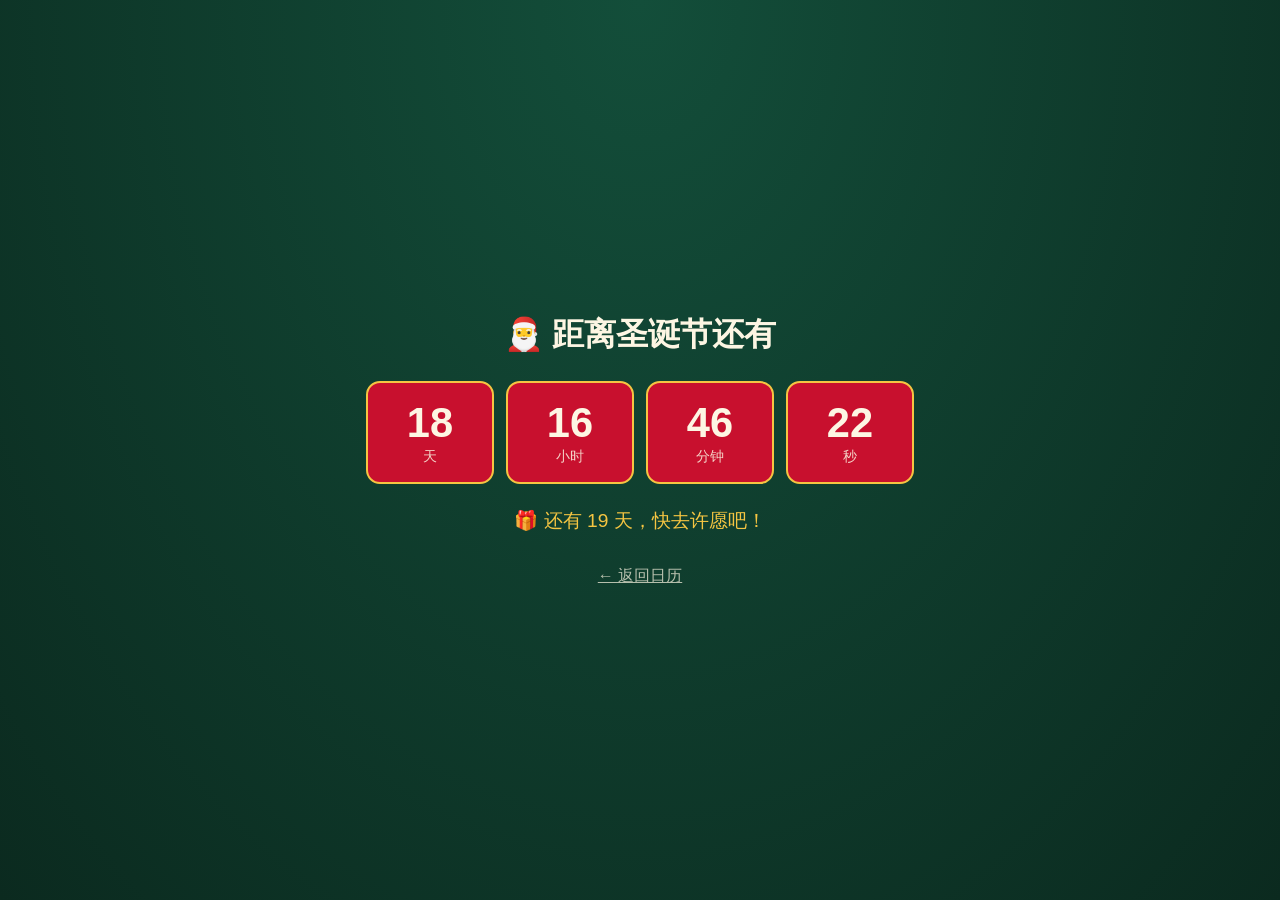
==== days/01/index.html @ 5e8d158e "Christmas challenge calendar: home page + day 1 countdown Co-Authored-By: Claude Sonnet 5.5 <noreply" ====
<!doctype html>
<html lang="zh-CN">
<head>
<meta charset="utf-8">
<meta name="viewport" content="width=device-width,initial-scale=1">
<title>第 1 天 · 圣诞倒计时</title>
<style>
body{margin:0;min-height:100vh;display:flex;flex-direction:column;align-items:center;justify-content:center;background:radial-gradient(ellipse at top,#134e3a,#0b2a1f);color:#fdf6e3;font-family:-apple-system,"PingFang SC","Microsoft YaHei",sans-serif;text-align:center}
h1{margin:0 0 24px}
#boxes{display:flex;gap:12px;flex-wrap:wrap;justify-content:center}
.box{background:#c8102e;border:2px solid #f5c542;border-radius:14px;padding:16px 20px;min-width:84px}
.box b{display:block;font-size:2.6rem;font-variant-numeric:tabular-nums}
.box span{font-size:.85rem;opacity:.85}
#msg{margin-top:24px;font-size:1.2rem;color:#f5c542}
a{margin-top:32px;color:#fdf6e3;opacity:.7}
</style>
</head>
<body>
<h1>🎅 距离圣诞节还有</h1>
<div id="boxes">
  <div class="box"><b id="d">0</b><span>天</span></div>
  <div class="box"><b id="h">0</b><span>小时</span></div>
  <div class="box"><b id="m">0</b><span>分钟</span></div>
  <div class="box"><b id="s">0</b><span>秒</span></div>
</div>
<div id="msg"></div>
<a href="../../">← 返回日历</a>
<script>
const now = new Date();
let target = new Date(now.getFullYear(), 11, 25);
if (now > target) target = new Date(now.getFullYear() + 1, 11, 25);
function tick() {
  const diff = target - new Date();
  const p = (id, v) => document.getElementById(id).textContent = String(v).padStart(2, '0');
  document.getElementById('d').textContent = Math.floor(diff / 864e5);
  p('h', Math.floor(diff / 36e5) % 24);
  p('m', Math.floor(diff / 6e4) % 60);
  p('s', Math.floor(diff / 1e3) % 60);
  document.getElementById('msg').textContent = '🎁 还有 ' + Math.ceil(diff / 864e5) + ' 天，快去许愿吧！';
}
tick(); setInterval(tick, 1000);
</script>
</body>
</html>
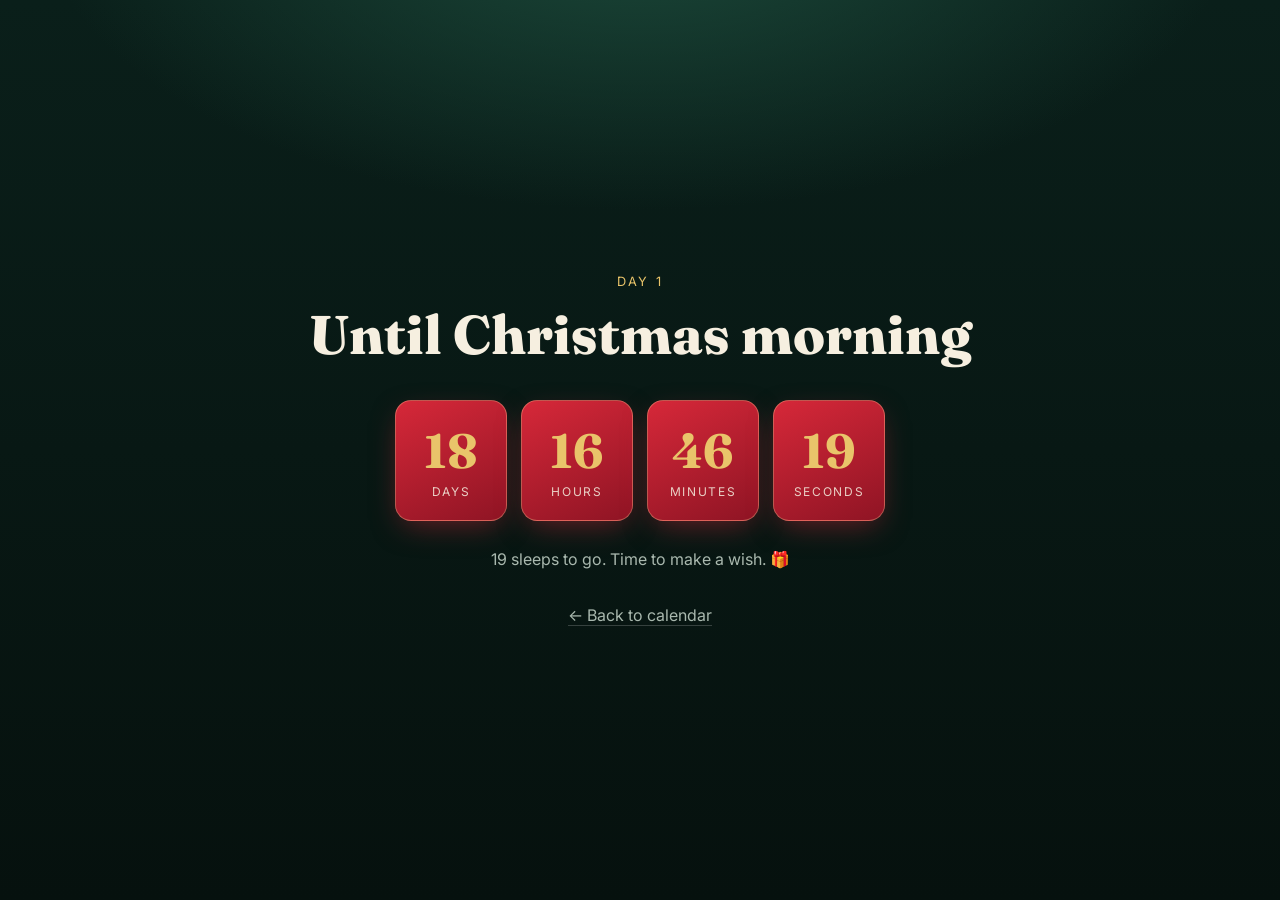
==== commit 6ab6dd4b: "Redesign calendar in English with polished doors, lights and progress bar Co-Authored-By: Claude Son" ====
--- a/days/01/index.html
+++ b/days/01/index.html
@@ -1,42 +1,47 @@
 <!doctype html>
-<html lang="zh-CN">
+<html lang="en">
 <head>
 <meta charset="utf-8">
 <meta name="viewport" content="width=device-width,initial-scale=1">
-<title>第 1 天 · 圣诞倒计时</title>
+<title>Day 1 · Christmas Countdown</title>
+<link href="https://fonts.googleapis.com/css2?family=Fraunces:opsz,wght@9..144,600;9..144,800&family=Inter:wght@400;500;600&display=swap" rel="stylesheet">
 <style>
-body{margin:0;min-height:100vh;display:flex;flex-direction:column;align-items:center;justify-content:center;background:radial-gradient(ellipse at top,#134e3a,#0b2a1f);color:#fdf6e3;font-family:-apple-system,"PingFang SC","Microsoft YaHei",sans-serif;text-align:center}
-h1{margin:0 0 24px}
-#boxes{display:flex;gap:12px;flex-wrap:wrap;justify-content:center}
-.box{background:#c8102e;border:2px solid #f5c542;border-radius:14px;padding:16px 20px;min-width:84px}
-.box b{display:block;font-size:2.6rem;font-variant-numeric:tabular-nums}
-.box span{font-size:.85rem;opacity:.85}
-#msg{margin-top:24px;font-size:1.2rem;color:#f5c542}
-a{margin-top:32px;color:#fdf6e3;opacity:.7}
+body{margin:0;min-height:100vh;display:flex;flex-direction:column;align-items:center;justify-content:center;text-align:center;color:#f6efe0;font-family:Inter,sans-serif;
+ background:radial-gradient(1000px 500px at 50% -10%,#1c4a3b,transparent 60%),linear-gradient(180deg,#0a1f1a,#06110e)}
+.eyebrow{font-size:.8rem;letter-spacing:.18em;text-transform:uppercase;color:#e9c46a;margin:0}
+h1{font-family:Fraunces,serif;font-weight:800;font-size:clamp(2rem,6vw,3.4rem);margin:12px 0 32px}
+#boxes{display:flex;gap:14px;flex-wrap:wrap;justify-content:center;padding:0 16px}
+.box{width:110px;padding:20px 0;border-radius:16px;background:linear-gradient(155deg,#d62839,#8f1424);border:1px solid #ffd9a055;box-shadow:0 10px 30px -8px #d6283980}
+.box b{display:block;font-family:Fraunces,serif;font-size:3rem;color:#e9c46a;font-variant-numeric:tabular-nums}
+.box span{font-size:.75rem;letter-spacing:.14em;text-transform:uppercase;opacity:.85}
+#msg{margin-top:28px;color:#a9b8ae}
+a{margin-top:36px;color:#a9b8ae;text-decoration:none;border-bottom:1px solid #ffffff30}
+a:hover{color:#e9c46a}
 </style>
 </head>
 <body>
-<h1>🎅 距离圣诞节还有</h1>
+<p class="eyebrow">Day 1</p>
+<h1>Until Christmas morning</h1>
 <div id="boxes">
-  <div class="box"><b id="d">0</b><span>天</span></div>
-  <div class="box"><b id="h">0</b><span>小时</span></div>
-  <div class="box"><b id="m">0</b><span>分钟</span></div>
-  <div class="box"><b id="s">0</b><span>秒</span></div>
+  <div class="box"><b id="d">0</b><span>Days</span></div>
+  <div class="box"><b id="h">00</b><span>Hours</span></div>
+  <div class="box"><b id="m">00</b><span>Minutes</span></div>
+  <div class="box"><b id="s">00</b><span>Seconds</span></div>
 </div>
 <div id="msg"></div>
-<a href="../../">← 返回日历</a>
+<a href="../../">← Back to calendar</a>
 <script>
 const now = new Date();
 let target = new Date(now.getFullYear(), 11, 25);
 if (now > target) target = new Date(now.getFullYear() + 1, 11, 25);
+const pad = v => String(v).padStart(2, '0');
 function tick() {
   const diff = target - new Date();
-  const p = (id, v) => document.getElementById(id).textContent = String(v).padStart(2, '0');
-  document.getElementById('d').textContent = Math.floor(diff / 864e5);
-  p('h', Math.floor(diff / 36e5) % 24);
-  p('m', Math.floor(diff / 6e4) % 60);
-  p('s', Math.floor(diff / 1e3) % 60);
-  document.getElementById('msg').textContent = '🎁 还有 ' + Math.ceil(diff / 864e5) + ' 天，快去许愿吧！';
+  d.textContent = Math.floor(diff / 864e5);
+  h.textContent = pad(Math.floor(diff / 36e5) % 24);
+  m.textContent = pad(Math.floor(diff / 6e4) % 60);
+  s.textContent = pad(Math.floor(diff / 1e3) % 60);
+  msg.textContent = Math.ceil(diff / 864e5) + ' sleeps to go. Time to make a wish. 🎁';
 }
 tick(); setInterval(tick, 1000);
 </script>
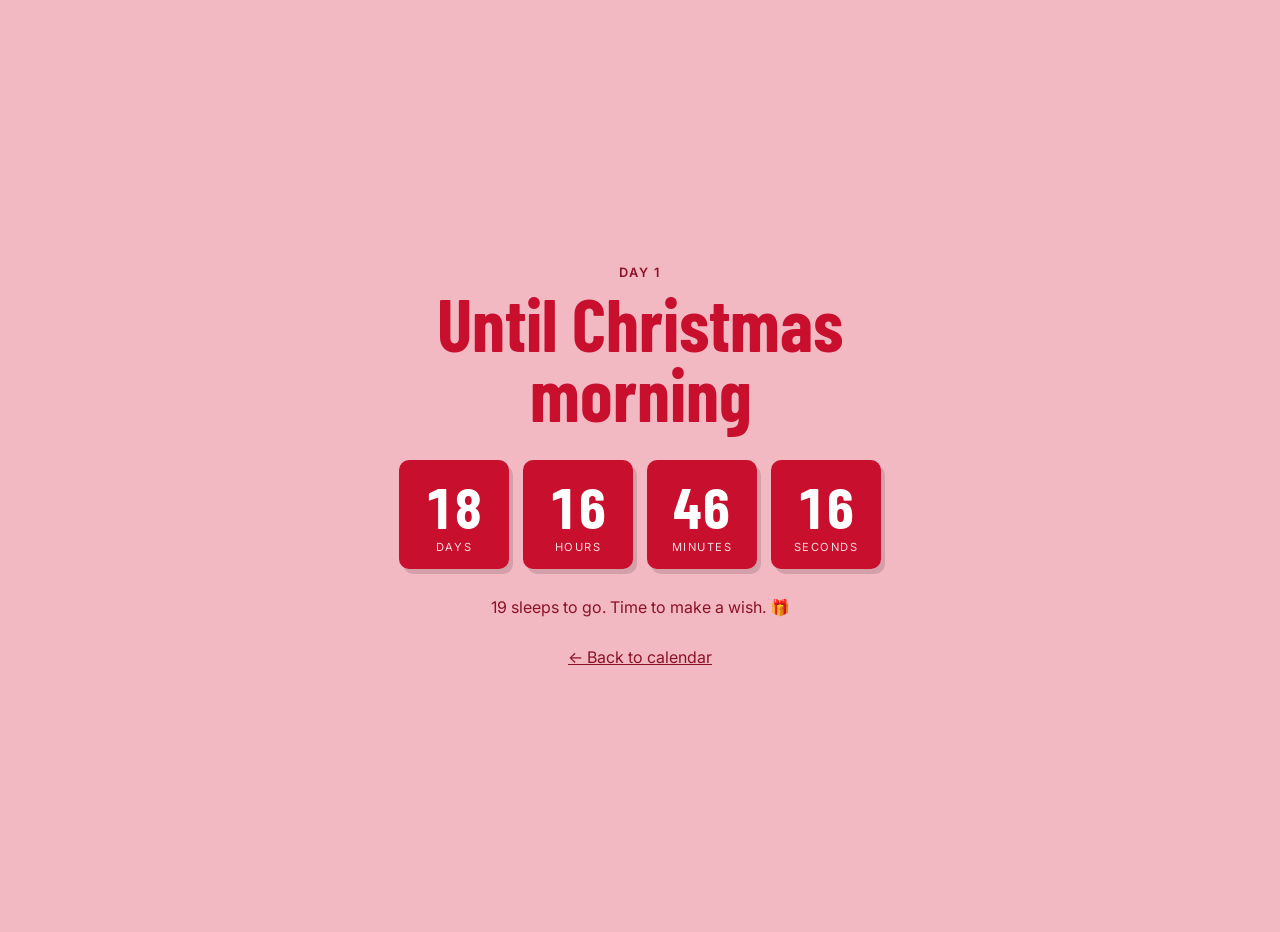
==== commit 6dab8cdb: "Flat paper-style calendar with hover flip-open doors Co-Authored-By: Claude Sonnet 5.5 <noreply@anth" ====
--- a/days/01/index.html
+++ b/days/01/index.html
@@ -4,24 +4,22 @@
 <meta charset="utf-8">
 <meta name="viewport" content="width=device-width,initial-scale=1">
 <title>Day 1 · Christmas Countdown</title>
-<link href="https://fonts.googleapis.com/css2?family=Fraunces:opsz,wght@9..144,600;9..144,800&family=Inter:wght@400;500;600&display=swap" rel="stylesheet">
+<link href="https://fonts.googleapis.com/css2?family=Barlow+Condensed:wght@600;700&family=Inter:wght@400;500;600&display=swap" rel="stylesheet">
 <style>
-body{margin:0;min-height:100vh;display:flex;flex-direction:column;align-items:center;justify-content:center;text-align:center;color:#f6efe0;font-family:Inter,sans-serif;
- background:radial-gradient(1000px 500px at 50% -10%,#1c4a3b,transparent 60%),linear-gradient(180deg,#0a1f1a,#06110e)}
-.eyebrow{font-size:.8rem;letter-spacing:.18em;text-transform:uppercase;color:#e9c46a;margin:0}
-h1{font-family:Fraunces,serif;font-weight:800;font-size:clamp(2rem,6vw,3.4rem);margin:12px 0 32px}
-#boxes{display:flex;gap:14px;flex-wrap:wrap;justify-content:center;padding:0 16px}
-.box{width:110px;padding:20px 0;border-radius:16px;background:linear-gradient(155deg,#d62839,#8f1424);border:1px solid #ffd9a055;box-shadow:0 10px 30px -8px #d6283980}
-.box b{display:block;font-family:Fraunces,serif;font-size:3rem;color:#e9c46a;font-variant-numeric:tabular-nums}
-.box span{font-size:.75rem;letter-spacing:.14em;text-transform:uppercase;opacity:.85}
-#msg{margin-top:28px;color:#a9b8ae}
-a{margin-top:36px;color:#a9b8ae;text-decoration:none;border-bottom:1px solid #ffffff30}
-a:hover{color:#e9c46a}
+body{margin:0;min-height:100vh;display:flex;flex-direction:column;align-items:center;justify-content:center;text-align:center;background:#f3b9c3;color:#8a1226;font-family:Inter,sans-serif;padding:16px}
+.eyebrow{font-size:.8rem;letter-spacing:.14em;text-transform:uppercase;font-weight:600;margin:0}
+h1{font-family:"Barlow Condensed",sans-serif;font-weight:700;font-size:clamp(2.6rem,8vw,4.6rem);line-height:.95;margin:8px 0 32px;color:#c8102e}
+#boxes{display:flex;gap:14px;flex-wrap:wrap;justify-content:center}
+.box{width:110px;padding:18px 0 14px;border-radius:10px;background:#c8102e;box-shadow:4px 5px 0 #0002;color:#fff}
+.box b{display:block;font-family:"Barlow Condensed",sans-serif;font-size:3.6rem;line-height:1;font-variant-numeric:tabular-nums}
+.box span{font-size:.7rem;letter-spacing:.14em;text-transform:uppercase;opacity:.85}
+#msg{margin-top:28px}
+a{margin-top:30px;color:inherit}
 </style>
 </head>
 <body>
 <p class="eyebrow">Day 1</p>
-<h1>Until Christmas morning</h1>
+<h1>Until Christmas<br>morning</h1>
 <div id="boxes">
   <div class="box"><b id="d">0</b><span>Days</span></div>
   <div class="box"><b id="h">00</b><span>Hours</span></div>
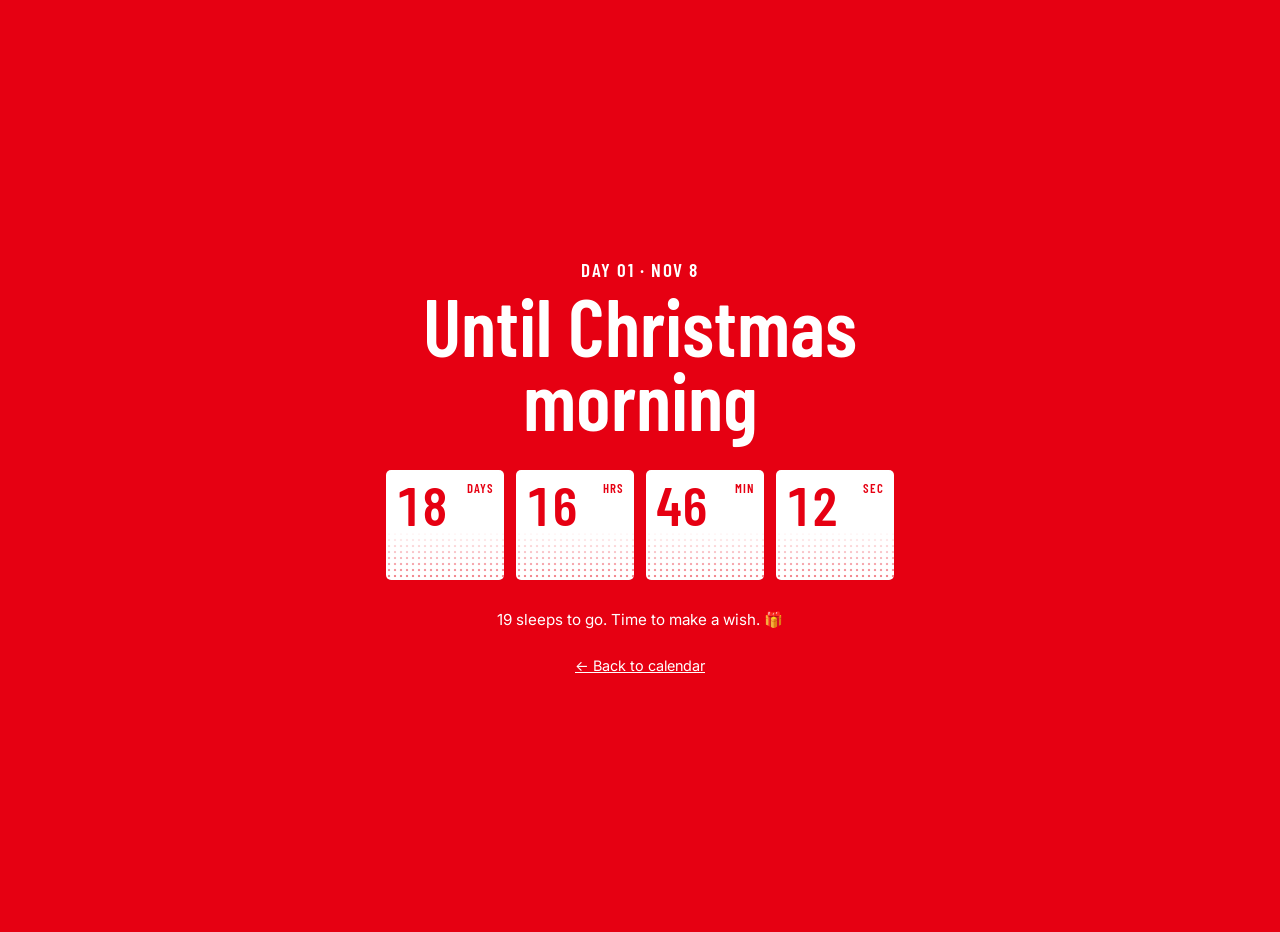
==== commit 17aa3d3e: "Red month-sheet calendar with book-style page turn on hover Co-Authored-By: Claude Opus 5.5 <noreply" ====
--- a/days/01/index.html
+++ b/days/01/index.html
@@ -6,25 +6,26 @@
 <title>Day 1 · Christmas Countdown</title>
 <link href="https://fonts.googleapis.com/css2?family=Barlow+Condensed:wght@600;700&family=Inter:wght@400;500;600&display=swap" rel="stylesheet">
 <style>
-body{margin:0;min-height:100vh;display:flex;flex-direction:column;align-items:center;justify-content:center;text-align:center;background:#f3b9c3;color:#8a1226;font-family:Inter,sans-serif;padding:16px}
-.eyebrow{font-size:.8rem;letter-spacing:.14em;text-transform:uppercase;font-weight:600;margin:0}
-h1{font-family:"Barlow Condensed",sans-serif;font-weight:700;font-size:clamp(2.6rem,8vw,4.6rem);line-height:.95;margin:8px 0 32px;color:#c8102e}
-#boxes{display:flex;gap:14px;flex-wrap:wrap;justify-content:center}
-.box{width:110px;padding:18px 0 14px;border-radius:10px;background:#c8102e;box-shadow:4px 5px 0 #0002;color:#fff}
-.box b{display:block;font-family:"Barlow Condensed",sans-serif;font-size:3.6rem;line-height:1;font-variant-numeric:tabular-nums}
-.box span{font-size:.7rem;letter-spacing:.14em;text-transform:uppercase;opacity:.85}
-#msg{margin-top:28px}
-a{margin-top:30px;color:inherit}
+body{margin:0;min-height:100vh;display:flex;flex-direction:column;align-items:center;justify-content:center;text-align:center;background:#e60012;color:#fff;font-family:Inter,sans-serif;padding:16px}
+.eyebrow{font-family:"Barlow Condensed",sans-serif;font-weight:600;font-size:1.2rem;letter-spacing:.08em;margin:0}
+h1{font-family:"Barlow Condensed",sans-serif;font-weight:600;font-size:clamp(2.8rem,8vw,5rem);line-height:.92;margin:8px 0 34px}
+#boxes{display:flex;gap:12px;flex-wrap:wrap;justify-content:center}
+.box{position:relative;width:118px;height:110px;border-radius:5px;background:#fff;color:#e60012;overflow:hidden}
+.box::after{content:"";position:absolute;left:0;right:0;bottom:0;height:45%;background:radial-gradient(#e60012 1.2px,transparent 1.6px) 0 0/6px 6px;-webkit-mask:linear-gradient(transparent,#000);mask:linear-gradient(transparent,#000);opacity:.5}
+.box b{position:absolute;top:8px;left:10px;font-family:"Barlow Condensed",sans-serif;font-weight:600;font-size:3.4rem;line-height:1;font-variant-numeric:tabular-nums}
+.box span{position:absolute;top:10px;right:10px;font-family:"Barlow Condensed",sans-serif;font-weight:600;font-size:.8rem;letter-spacing:.08em}
+#msg{margin-top:30px;font-size:.95rem}
+a{margin-top:28px;color:#fff;font-size:.9rem}
 </style>
 </head>
 <body>
-<p class="eyebrow">Day 1</p>
+<p class="eyebrow">DAY 01 · NOV 8</p>
 <h1>Until Christmas<br>morning</h1>
 <div id="boxes">
-  <div class="box"><b id="d">0</b><span>Days</span></div>
-  <div class="box"><b id="h">00</b><span>Hours</span></div>
-  <div class="box"><b id="m">00</b><span>Minutes</span></div>
-  <div class="box"><b id="s">00</b><span>Seconds</span></div>
+  <div class="box"><b id="d">0</b><span>DAYS</span></div>
+  <div class="box"><b id="h">00</b><span>HRS</span></div>
+  <div class="box"><b id="m">00</b><span>MIN</span></div>
+  <div class="box"><b id="s">00</b><span>SEC</span></div>
 </div>
 <div id="msg"></div>
 <a href="../../">← Back to calendar</a>
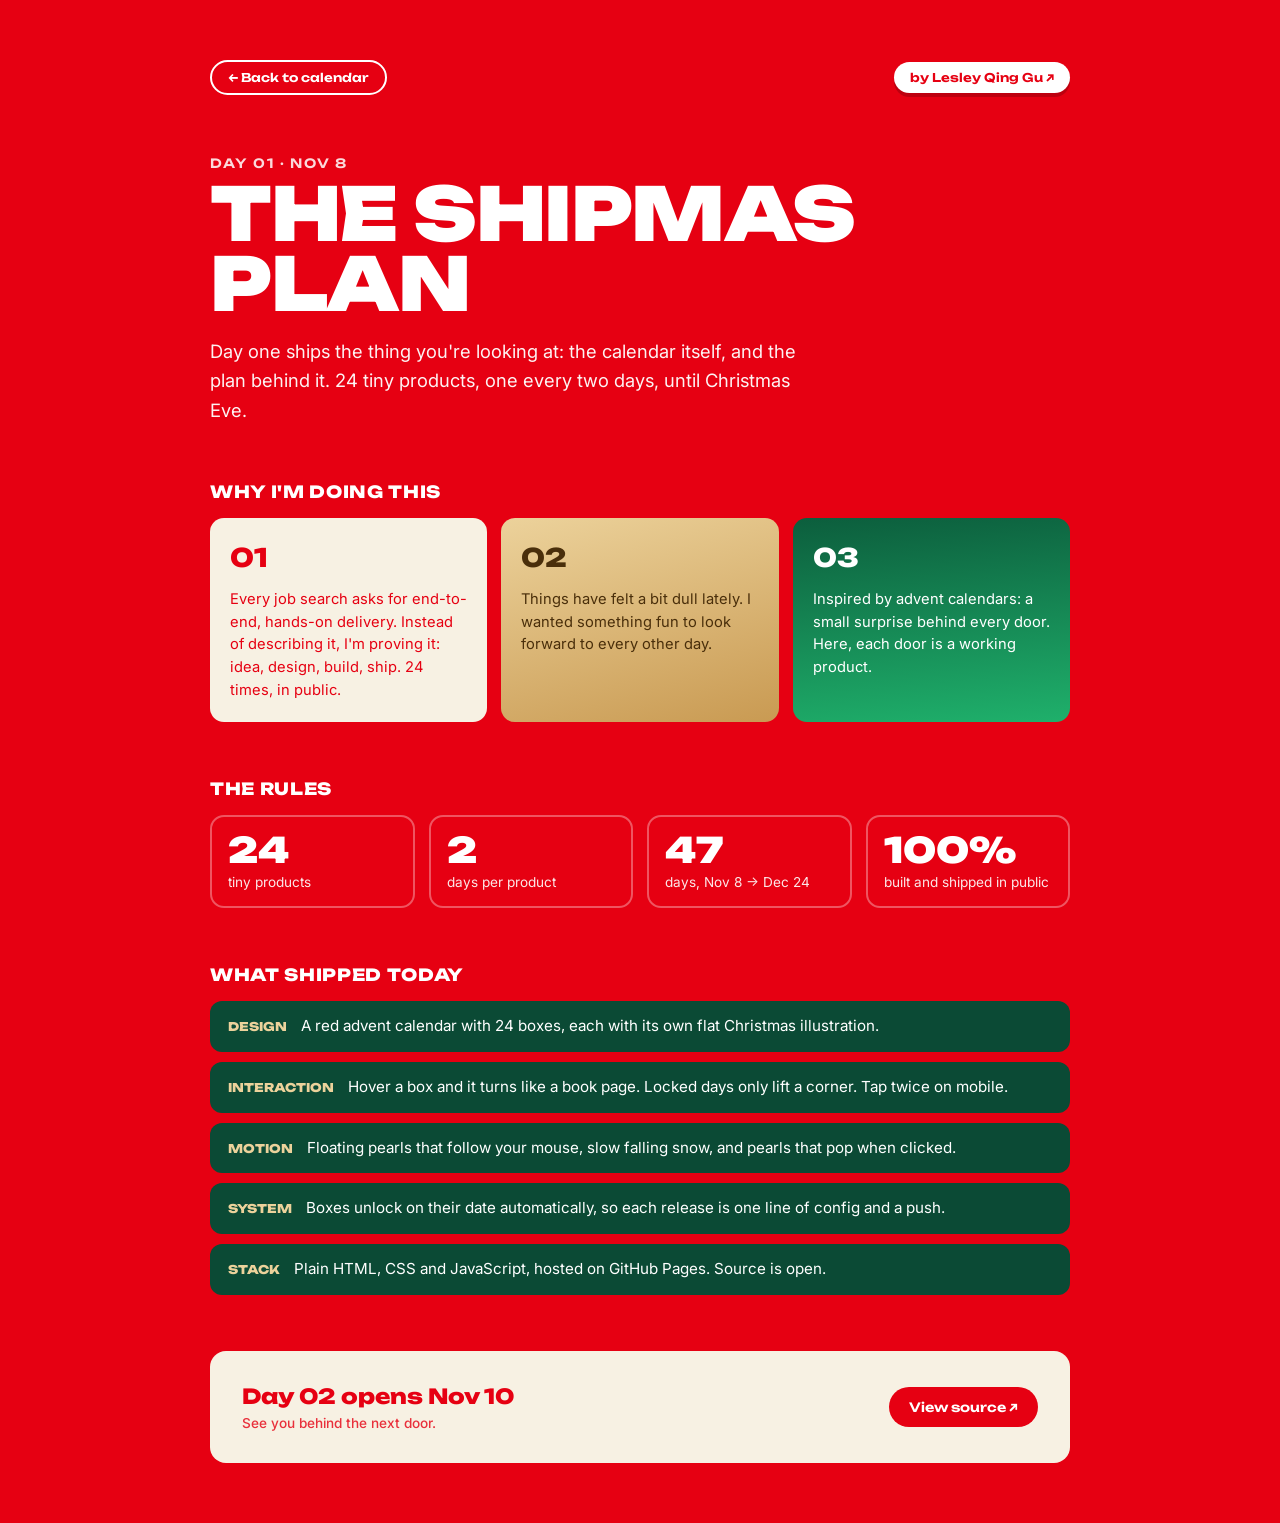
==== commit d8e4d64f: "Day 1: The Shipmas Plan page, linked from box 1 Co-Authored-By: Claude Opus 5.5 <noreply@anthropic.c" ====
--- a/days/01/index.html
+++ b/days/01/index.html
@@ -3,46 +3,89 @@
 <head>
 <meta charset="utf-8">
 <meta name="viewport" content="width=device-width,initial-scale=1">
-<title>Day 1 · Christmas Countdown</title>
-<link href="https://fonts.googleapis.com/css2?family=Barlow+Condensed:wght@600;700&family=Inter:wght@400;500;600&display=swap" rel="stylesheet">
+<title>Day 01 · The Shipmas Plan</title>
+<meta name="description" content="Day 1 of Shipmas: the calendar itself, and the plan behind 24 tiny products in 47 days.">
+<link rel="preconnect" href="https://fonts.googleapis.com">
+<link href="https://fonts.googleapis.com/css2?family=Unbounded:wght@600;800;900&family=Inter:wght@400;500;600&display=swap" rel="stylesheet">
 <style>
-body{margin:0;min-height:100vh;display:flex;flex-direction:column;align-items:center;justify-content:center;text-align:center;background:#e60012;color:#fff;font-family:Inter,sans-serif;padding:16px}
-.eyebrow{font-family:"Barlow Condensed",sans-serif;font-weight:600;font-size:1.2rem;letter-spacing:.08em;margin:0}
-h1{font-family:"Barlow Condensed",sans-serif;font-weight:600;font-size:clamp(2.8rem,8vw,5rem);line-height:.92;margin:8px 0 34px}
-#boxes{display:flex;gap:12px;flex-wrap:wrap;justify-content:center}
-.box{position:relative;width:118px;height:110px;border-radius:5px;background:#fff;color:#e60012;overflow:hidden}
-.box::after{content:"";position:absolute;left:0;right:0;bottom:0;height:45%;background:radial-gradient(#e60012 1.2px,transparent 1.6px) 0 0/6px 6px;-webkit-mask:linear-gradient(transparent,#000);mask:linear-gradient(transparent,#000);opacity:.5}
-.box b{position:absolute;top:8px;left:10px;font-family:"Barlow Condensed",sans-serif;font-weight:600;font-size:3.4rem;line-height:1;font-variant-numeric:tabular-nums}
-.box span{position:absolute;top:10px;right:10px;font-family:"Barlow Condensed",sans-serif;font-weight:600;font-size:.8rem;letter-spacing:.08em}
-#msg{margin-top:30px;font-size:.95rem}
-a{margin-top:28px;color:#fff;font-size:.9rem}
+:root{--red:#e60012;--cream:#f7f1e3;--dark:#0b4a35}
+*{box-sizing:border-box}
+html,body{background:var(--red)}
+body{margin:0;color:#fff;font-family:Inter,-apple-system,sans-serif;padding:clamp(28px,5vw,60px) 16px}
+.wrap{max-width:860px;margin:0 auto}
+.top{display:flex;justify-content:space-between;align-items:center;gap:12px;flex-wrap:wrap}
+.back,.by{display:inline-flex;align-items:center;gap:8px;font-family:Unbounded,sans-serif;font-weight:600;font-size:.75rem;padding:8px 16px;border-radius:99px;text-decoration:none;transition:transform .15s}
+.back{color:#fff;border:2px solid #fff}
+.by{background:#fff;color:var(--red);box-shadow:0 4px 0 #0000002e}
+.back:hover,.by:hover{transform:translateY(-2px)}
+.eyebrow{margin:clamp(36px,6vw,60px) 0 8px;font-family:Unbounded,sans-serif;font-weight:600;font-size:.8rem;letter-spacing:.14em;opacity:.85}
+h1{margin:0;font-family:Unbounded,sans-serif;font-weight:900;text-transform:uppercase;font-size:clamp(2.4rem,8vw,4.6rem);line-height:.95;letter-spacing:-.02em}
+.lead{font-size:clamp(1rem,1.9vw,1.15rem);line-height:1.6;max-width:620px;margin:18px 0 0;opacity:.95}
+
+h2{font-family:Unbounded,sans-serif;font-weight:800;font-size:1.05rem;letter-spacing:.04em;text-transform:uppercase;margin:clamp(40px,6vw,56px) 0 16px}
+.cards{display:grid;grid-template-columns:repeat(3,1fr);gap:14px}
+.card{border-radius:14px;padding:20px;line-height:1.55;font-size:.92rem}
+.card b{display:block;font-family:Unbounded,sans-serif;font-weight:800;font-size:1.6rem;margin-bottom:10px}
+.c1{background:var(--cream);color:var(--red)}
+.c2{background:linear-gradient(165deg,#ecd29b,#c99a52);color:#4a2f0b}
+.c3{background:linear-gradient(175deg,#0c5e3d,#1fb06b)}
+
+.rules{display:grid;grid-template-columns:repeat(4,1fr);gap:14px}
+.rule{border:2px solid #ffffff55;border-radius:14px;padding:16px}
+.rule b{display:block;font-family:Unbounded,sans-serif;font-weight:900;font-size:clamp(1.6rem,4vw,2.2rem);line-height:1}
+.rule span{display:block;margin-top:6px;font-size:.85rem;opacity:.9}
+
+ul.shipped{list-style:none;padding:0;margin:0;display:grid;gap:10px}
+ul.shipped li{background:var(--dark);border-radius:12px;padding:14px 18px;display:flex;gap:14px;align-items:baseline;font-size:.95rem;line-height:1.5}
+ul.shipped li i{font-style:normal;font-family:Unbounded,sans-serif;font-weight:800;font-size:.75rem;color:#ecd29b;flex:none}
+
+.next{margin-top:clamp(40px,6vw,56px);background:var(--cream);color:var(--red);border-radius:16px;padding:clamp(20px,4vw,32px);display:flex;justify-content:space-between;align-items:center;gap:16px;flex-wrap:wrap}
+.next p{margin:0;font-family:Unbounded,sans-serif;font-weight:800;font-size:clamp(1rem,2.4vw,1.3rem)}
+.next small{display:block;font-family:Inter,sans-serif;font-weight:500;font-size:.85rem;margin-top:6px;opacity:.8}
+.next a{background:var(--red);color:#fff;text-decoration:none;font-family:Unbounded,sans-serif;font-weight:600;font-size:.8rem;padding:12px 20px;border-radius:99px}
+
+@media(max-width:720px){.cards{grid-template-columns:1fr}.rules{grid-template-columns:repeat(2,1fr)}}
 </style>
 </head>
 <body>
-<p class="eyebrow">DAY 01 · NOV 8</p>
-<h1>Until Christmas<br>morning</h1>
-<div id="boxes">
-  <div class="box"><b id="d">0</b><span>DAYS</span></div>
-  <div class="box"><b id="h">00</b><span>HRS</span></div>
-  <div class="box"><b id="m">00</b><span>MIN</span></div>
-  <div class="box"><b id="s">00</b><span>SEC</span></div>
+<div class="wrap">
+  <div class="top">
+    <a class="back" href="../../">← Back to calendar</a>
+    <a class="by" href="https://www.linkedin.com/in/qing-gu-072167322" target="_blank" rel="noopener">by Lesley Qing Gu ↗</a>
+  </div>
+
+  <p class="eyebrow">DAY 01 · NOV 8</p>
+  <h1>The Shipmas<br>Plan</h1>
+  <p class="lead">Day one ships the thing you're looking at: the calendar itself, and the plan behind it. 24 tiny products, one every two days, until Christmas Eve.</p>
+
+  <h2>Why I'm doing this</h2>
+  <div class="cards">
+    <div class="card c1"><b>01</b>Every job search asks for end-to-end, hands-on delivery. Instead of describing it, I'm proving it: idea, design, build, ship. 24 times, in public.</div>
+    <div class="card c2"><b>02</b>Things have felt a bit dull lately. I wanted something fun to look forward to every other day.</div>
+    <div class="card c3"><b>03</b>Inspired by advent calendars: a small surprise behind every door. Here, each door is a working product.</div>
+  </div>
+
+  <h2>The rules</h2>
+  <div class="rules">
+    <div class="rule"><b>24</b><span>tiny products</span></div>
+    <div class="rule"><b>2</b><span>days per product</span></div>
+    <div class="rule"><b>47</b><span>days, Nov 8 → Dec 24</span></div>
+    <div class="rule"><b>100%</b><span>built and shipped in public</span></div>
+  </div>
+
+  <h2>What shipped today</h2>
+  <ul class="shipped">
+    <li><i>DESIGN</i>A red advent calendar with 24 boxes, each with its own flat Christmas illustration.</li>
+    <li><i>INTERACTION</i>Hover a box and it turns like a book page. Locked days only lift a corner. Tap twice on mobile.</li>
+    <li><i>MOTION</i>Floating pearls that follow your mouse, slow falling snow, and pearls that pop when clicked.</li>
+    <li><i>SYSTEM</i>Boxes unlock on their date automatically, so each release is one line of config and a push.</li>
+    <li><i>STACK</i>Plain HTML, CSS and JavaScript, hosted on GitHub Pages. Source is open.</li>
+  </ul>
+
+  <div class="next">
+    <p>Day 02 opens Nov 10<small>See you behind the next door.</small></p>
+    <a href="https://github.com/Lesley-Qing-Gu/ChristmasChallenge" target="_blank" rel="noopener">View source ↗</a>
+  </div>
 </div>
-<div id="msg"></div>
-<a href="../../">← Back to calendar</a>
-<script>
-const now = new Date();
-let target = new Date(now.getFullYear(), 11, 25);
-if (now > target) target = new Date(now.getFullYear() + 1, 11, 25);
-const pad = v => String(v).padStart(2, '0');
-function tick() {
-  const diff = target - new Date();
-  d.textContent = Math.floor(diff / 864e5);
-  h.textContent = pad(Math.floor(diff / 36e5) % 24);
-  m.textContent = pad(Math.floor(diff / 6e4) % 60);
-  s.textContent = pad(Math.floor(diff / 1e3) % 60);
-  msg.textContent = Math.ceil(diff / 864e5) + ' sleeps to go. Time to make a wish. 🎁';
-}
-tick(); setInterval(tick, 1000);
-</script>
 </body>
 </html>
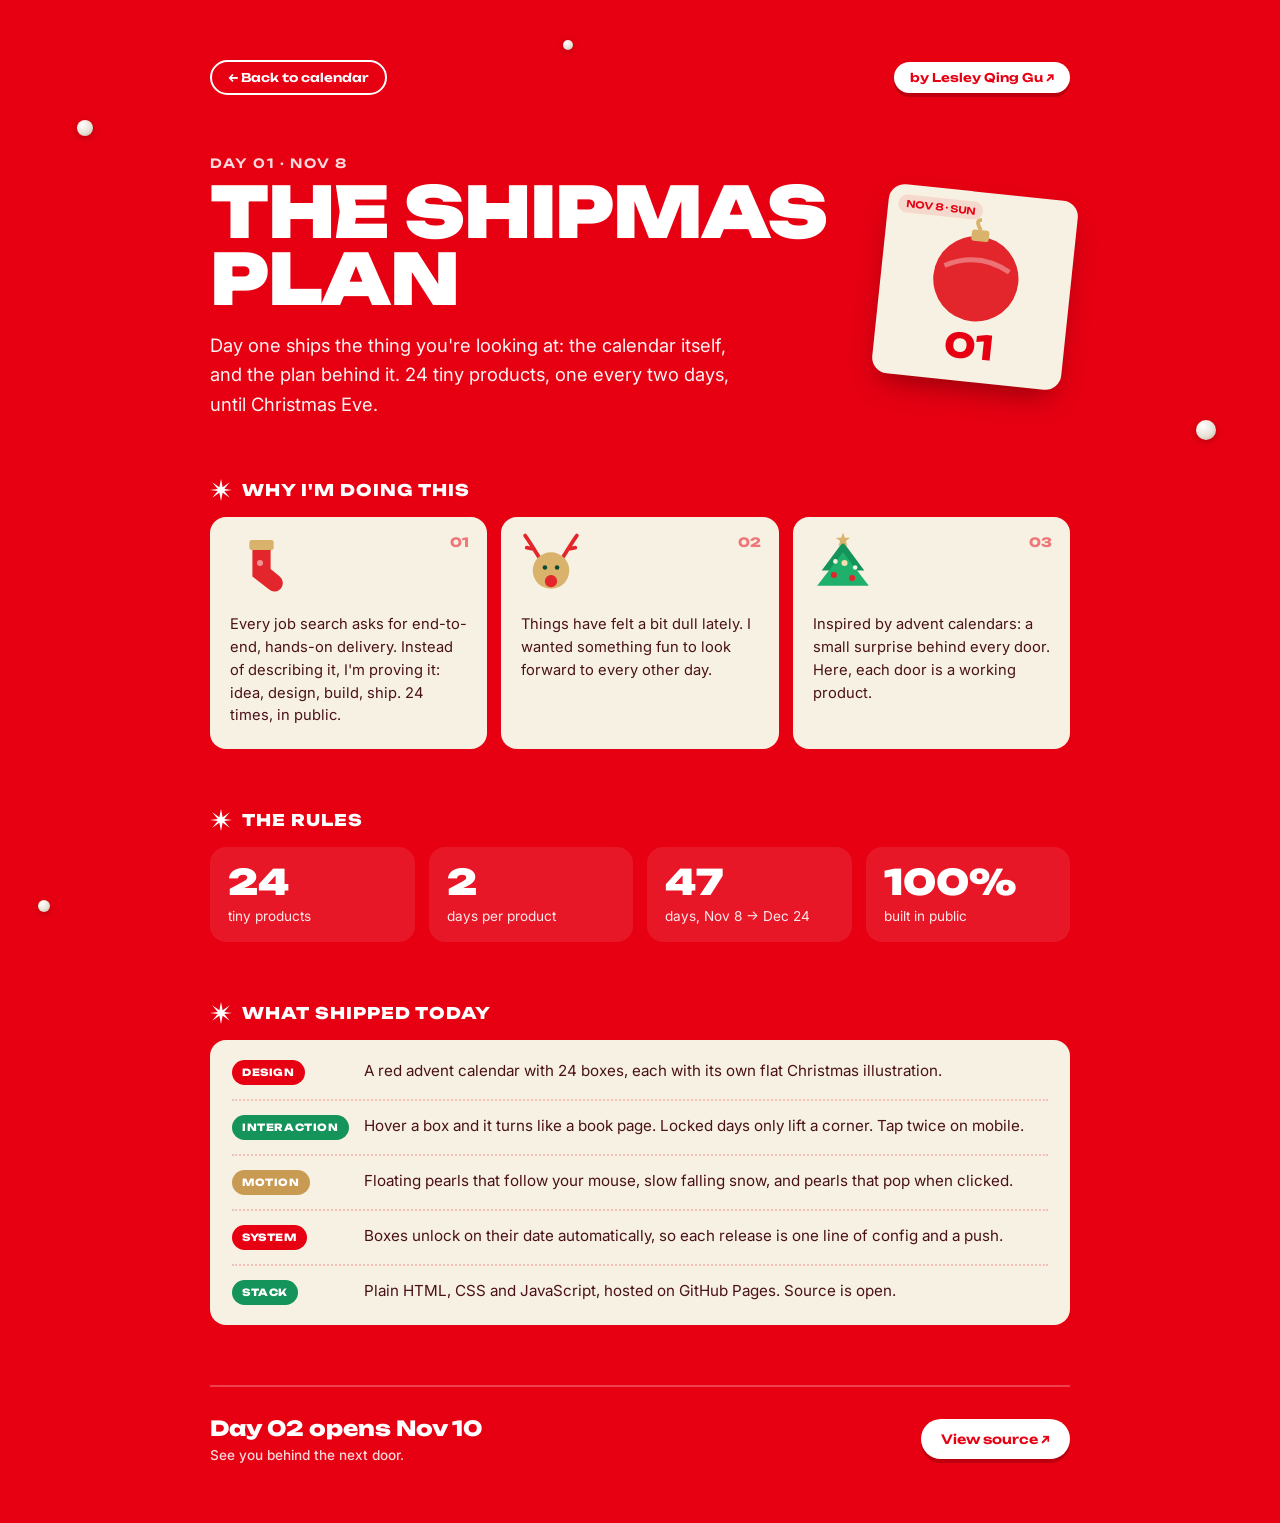
==== commit 2eecb958: "Day 1 page: calmer palette with cream panels, illustrations and pearls Co-Authored-By: Claude Opus 5" ====
--- a/days/01/index.html
+++ b/days/01/index.html
@@ -8,78 +8,118 @@
 <link rel="preconnect" href="https://fonts.googleapis.com">
 <link href="https://fonts.googleapis.com/css2?family=Unbounded:wght@600;800;900&family=Inter:wght@400;500;600&display=swap" rel="stylesheet">
 <style>
-:root{--red:#e60012;--cream:#f7f1e3;--dark:#0b4a35}
+:root{--red:#e60012;--red-d:#b5121b;--cream:#f7f1e3;--ink:#4a1218;--green:#14935a;--gold:#c99a52}
 *{box-sizing:border-box}
 html,body{background:var(--red)}
-body{margin:0;color:#fff;font-family:Inter,-apple-system,sans-serif;padding:clamp(28px,5vw,60px) 16px}
-.wrap{max-width:860px;margin:0 auto}
+body{margin:0;color:#fff;font-family:Inter,-apple-system,sans-serif;padding:clamp(28px,5vw,60px) 16px;position:relative;overflow-x:hidden}
+.wrap{position:relative;z-index:1;max-width:860px;margin:0 auto}
+
+/* pearls, same as the calendar */
+.pearl{position:absolute;border-radius:50%;background:radial-gradient(circle at 35% 30%,#fff,#e8e2d6 55%,#b9b2a6);box-shadow:0 2px 6px #0003;animation:bob 5s ease-in-out infinite alternate;z-index:2;pointer-events:none}
+@keyframes bob{from{transform:translateY(-8px)}to{transform:translateY(8px)}}
+.fall{position:fixed;inset:0;pointer-events:none;overflow:hidden;z-index:0}
+.fall i{position:absolute;top:-20px;border-radius:50%;background:radial-gradient(circle at 35% 30%,#fff,#e8e2d6 55%,#b9b2a6);opacity:.8;animation:drop linear infinite}
+@keyframes drop{50%{transform:translate(20px,55vh)}100%{transform:translate(-8px,110vh)}}
+@media(prefers-reduced-motion:reduce){.pearl,.fall i{animation:none}.fall{display:none}}
+
 .top{display:flex;justify-content:space-between;align-items:center;gap:12px;flex-wrap:wrap}
 .back,.by{display:inline-flex;align-items:center;gap:8px;font-family:Unbounded,sans-serif;font-weight:600;font-size:.75rem;padding:8px 16px;border-radius:99px;text-decoration:none;transition:transform .15s}
 .back{color:#fff;border:2px solid #fff}
 .by{background:#fff;color:var(--red);box-shadow:0 4px 0 #0000002e}
 .back:hover,.by:hover{transform:translateY(-2px)}
-.eyebrow{margin:clamp(36px,6vw,60px) 0 8px;font-family:Unbounded,sans-serif;font-weight:600;font-size:.8rem;letter-spacing:.14em;opacity:.85}
-h1{margin:0;font-family:Unbounded,sans-serif;font-weight:900;text-transform:uppercase;font-size:clamp(2.4rem,8vw,4.6rem);line-height:.95;letter-spacing:-.02em}
-.lead{font-size:clamp(1rem,1.9vw,1.15rem);line-height:1.6;max-width:620px;margin:18px 0 0;opacity:.95}
 
-h2{font-family:Unbounded,sans-serif;font-weight:800;font-size:1.05rem;letter-spacing:.04em;text-transform:uppercase;margin:clamp(40px,6vw,56px) 0 16px}
+.hero{display:grid;grid-template-columns:1fr auto;gap:28px;align-items:center;margin-top:clamp(36px,6vw,60px)}
+.eyebrow{margin:0 0 8px;font-family:Unbounded,sans-serif;font-weight:600;font-size:.8rem;letter-spacing:.14em;opacity:.85}
+h1{margin:0;font-family:Unbounded,sans-serif;font-weight:900;text-transform:uppercase;font-size:clamp(2.4rem,7.4vw,4.4rem);line-height:.95;letter-spacing:-.02em}
+.lead{font-size:clamp(1rem,1.9vw,1.15rem);line-height:1.6;max-width:540px;margin:18px 0 0;opacity:.95}
+/* the Day 1 box itself, as a little keepsake */
+.tile{position:relative;width:clamp(130px,20vw,190px);aspect-ratio:1;border-radius:16px;background:var(--cream);transform:rotate(6deg);box-shadow:0 14px 30px -10px #0006;animation:sway 4s ease-in-out infinite alternate}
+@keyframes sway{to{transform:rotate(2deg) translateY(-6px)}}
+.tile svg{position:absolute;inset:0;width:100%;height:100%}
+.tile .num{position:absolute;left:0;right:0;bottom:8%;text-align:center;font-family:Unbounded,sans-serif;font-weight:800;font-size:clamp(1.4rem,3vw,2.1rem);color:var(--red)}
+.tile .date{position:absolute;top:10px;left:10px;font-family:Unbounded,sans-serif;font-weight:600;font-size:.6rem;padding:3px 8px;border-radius:99px;background:#e600121a;color:var(--red)}
+
+h2{display:flex;align-items:center;gap:10px;font-family:Unbounded,sans-serif;font-weight:800;font-size:1rem;letter-spacing:.06em;text-transform:uppercase;margin:clamp(44px,6vw,60px) 0 16px}
+h2 svg{flex:none}
+
+/* why: three cream cards, each with a little illustration */
 .cards{display:grid;grid-template-columns:repeat(3,1fr);gap:14px}
-.card{border-radius:14px;padding:20px;line-height:1.55;font-size:.92rem}
-.card b{display:block;font-family:Unbounded,sans-serif;font-weight:800;font-size:1.6rem;margin-bottom:10px}
-.c1{background:var(--cream);color:var(--red)}
-.c2{background:linear-gradient(165deg,#ecd29b,#c99a52);color:#4a2f0b}
-.c3{background:linear-gradient(175deg,#0c5e3d,#1fb06b)}
+.card{position:relative;background:var(--cream);color:var(--ink);border-radius:16px;padding:20px 20px 22px;line-height:1.55;font-size:.92rem;overflow:hidden}
+.card svg{width:76px;height:76px;display:block;margin:-6px 0 6px -8px}
+.card b{position:absolute;top:16px;right:18px;font-family:Unbounded,sans-serif;font-weight:800;font-size:.8rem;color:var(--red);opacity:.5}
 
+/* rules: white numbers on soft panels */
 .rules{display:grid;grid-template-columns:repeat(4,1fr);gap:14px}
-.rule{border:2px solid #ffffff55;border-radius:14px;padding:16px}
+.rule{background:#ffffff17;border-radius:16px;padding:18px}
 .rule b{display:block;font-family:Unbounded,sans-serif;font-weight:900;font-size:clamp(1.6rem,4vw,2.2rem);line-height:1}
-.rule span{display:block;margin-top:6px;font-size:.85rem;opacity:.9}
+.rule span{display:block;margin-top:8px;font-size:.85rem;opacity:.9}
 
-ul.shipped{list-style:none;padding:0;margin:0;display:grid;gap:10px}
-ul.shipped li{background:var(--dark);border-radius:12px;padding:14px 18px;display:flex;gap:14px;align-items:baseline;font-size:.95rem;line-height:1.5}
-ul.shipped li i{font-style:normal;font-family:Unbounded,sans-serif;font-weight:800;font-size:.75rem;color:#ecd29b;flex:none}
+/* shipped: one cream panel, small coloured tags as accents */
+.shipped{list-style:none;margin:0;padding:6px 22px;background:var(--cream);color:var(--ink);border-radius:16px}
+.shipped li{display:grid;grid-template-columns:118px 1fr;gap:14px;align-items:baseline;padding:14px 0;font-size:.95rem;line-height:1.5;border-bottom:2px dotted #e6001233}
+.shipped li:last-child{border-bottom:0}
+.tag{justify-self:start;font-family:Unbounded,sans-serif;font-weight:800;font-size:.62rem;letter-spacing:.06em;padding:5px 10px;border-radius:99px;color:#fff}
+.t-red{background:var(--red)}.t-green{background:var(--green)}.t-gold{background:var(--gold)}
 
-.next{margin-top:clamp(40px,6vw,56px);background:var(--cream);color:var(--red);border-radius:16px;padding:clamp(20px,4vw,32px);display:flex;justify-content:space-between;align-items:center;gap:16px;flex-wrap:wrap}
+.next{margin-top:clamp(44px,6vw,60px);display:flex;justify-content:space-between;align-items:center;gap:16px;flex-wrap:wrap;border-top:2px solid #ffffff40;padding-top:28px}
 .next p{margin:0;font-family:Unbounded,sans-serif;font-weight:800;font-size:clamp(1rem,2.4vw,1.3rem)}
-.next small{display:block;font-family:Inter,sans-serif;font-weight:500;font-size:.85rem;margin-top:6px;opacity:.8}
-.next a{background:var(--red);color:#fff;text-decoration:none;font-family:Unbounded,sans-serif;font-weight:600;font-size:.8rem;padding:12px 20px;border-radius:99px}
+.next small{display:block;font-family:Inter,sans-serif;font-weight:500;font-size:.85rem;margin-top:6px;opacity:.85}
+.next a{background:#fff;color:var(--red);text-decoration:none;font-family:Unbounded,sans-serif;font-weight:600;font-size:.8rem;padding:12px 20px;border-radius:99px;box-shadow:0 4px 0 #0000002e;transition:transform .15s}
+.next a:hover{transform:translateY(-2px)}
 
-@media(max-width:720px){.cards{grid-template-columns:1fr}.rules{grid-template-columns:repeat(2,1fr)}}
+@media(max-width:720px){.hero{grid-template-columns:1fr}.tile{justify-self:end;margin-top:-10px}.cards{grid-template-columns:1fr}.rules{grid-template-columns:repeat(2,1fr)}.shipped li{grid-template-columns:1fr;gap:6px}}
 </style>
 </head>
 <body>
+<i class="pearl" style="width:16px;height:16px;top:120px;left:6%"></i>
+<i class="pearl" style="width:10px;height:10px;top:40px;left:44%;animation-duration:6.5s"></i>
+<i class="pearl" style="width:20px;height:20px;top:420px;right:5%;animation-duration:4.2s;animation-delay:-2s"></i>
+<i class="pearl" style="width:12px;height:12px;top:900px;left:3%;animation-duration:6s"></i>
+<div class="fall" aria-hidden="true">
+  <i style="left:8%;width:8px;height:8px;animation-duration:14s"></i>
+  <i style="left:27%;width:6px;height:6px;animation-duration:11s;animation-delay:-4s"></i>
+  <i style="left:52%;width:10px;height:10px;animation-duration:18s;animation-delay:-9s"></i>
+  <i style="left:73%;width:7px;height:7px;animation-duration:13s;animation-delay:-2s"></i>
+  <i style="left:91%;width:9px;height:9px;animation-duration:16s;animation-delay:-11s"></i>
+</div>
+
 <div class="wrap">
   <div class="top">
     <a class="back" href="../../">← Back to calendar</a>
     <a class="by" href="https://www.linkedin.com/in/qing-gu-072167322" target="_blank" rel="noopener">by Lesley Qing Gu ↗</a>
   </div>
 
-  <p class="eyebrow">DAY 01 · NOV 8</p>
-  <h1>The Shipmas<br>Plan</h1>
-  <p class="lead">Day one ships the thing you're looking at: the calendar itself, and the plan behind it. 24 tiny products, one every two days, until Christmas Eve.</p>
-
-  <h2>Why I'm doing this</h2>
-  <div class="cards">
-    <div class="card c1"><b>01</b>Every job search asks for end-to-end, hands-on delivery. Instead of describing it, I'm proving it: idea, design, build, ship. 24 times, in public.</div>
-    <div class="card c2"><b>02</b>Things have felt a bit dull lately. I wanted something fun to look forward to every other day.</div>
-    <div class="card c3"><b>03</b>Inspired by advent calendars: a small surprise behind every door. Here, each door is a working product.</div>
+  <div class="hero">
+    <div>
+      <p class="eyebrow">DAY 01 · NOV 8</p>
+      <h1>The Shipmas<br>Plan</h1>
+      <p class="lead">Day one ships the thing you're looking at: the calendar itself, and the plan behind it. 24 tiny products, one every two days, until Christmas Eve.</p>
+    </div>
+    <div class="tile" aria-hidden="true"><svg viewBox="0 0 100 100" data-icon="0" data-fit></svg><span class="date">NOV 8 · SUN</span><span class="num">01</span></div>
   </div>
 
-  <h2>The rules</h2>
+  <h2><svg width="22" height="22" viewBox="0 0 40 40"><path d="M20 0 L23 15 L36 6 L26 18 L40 20 L26 22 L36 34 L23 25 L20 40 L17 25 L4 34 L14 22 L0 20 L14 18 L4 6 L17 15Z" fill="#fff"/></svg>Why I'm doing this</h2>
+  <div class="cards">
+    <div class="card"><b>01</b><svg viewBox="0 0 100 100" data-icon="15"></svg>Every job search asks for end-to-end, hands-on delivery. Instead of describing it, I'm proving it: idea, design, build, ship. 24 times, in public.</div>
+    <div class="card"><b>02</b><svg viewBox="0 0 100 100" data-icon="8"></svg>Things have felt a bit dull lately. I wanted something fun to look forward to every other day.</div>
+    <div class="card"><b>03</b><svg viewBox="0 0 100 100" data-icon="23"></svg>Inspired by advent calendars: a small surprise behind every door. Here, each door is a working product.</div>
+  </div>
+
+  <h2><svg width="22" height="22" viewBox="0 0 40 40"><path d="M20 0 L23 15 L36 6 L26 18 L40 20 L26 22 L36 34 L23 25 L20 40 L17 25 L4 34 L14 22 L0 20 L14 18 L4 6 L17 15Z" fill="#fff"/></svg>The rules</h2>
   <div class="rules">
     <div class="rule"><b>24</b><span>tiny products</span></div>
     <div class="rule"><b>2</b><span>days per product</span></div>
     <div class="rule"><b>47</b><span>days, Nov 8 → Dec 24</span></div>
-    <div class="rule"><b>100%</b><span>built and shipped in public</span></div>
+    <div class="rule"><b>100%</b><span>built in public</span></div>
   </div>
 
-  <h2>What shipped today</h2>
+  <h2><svg width="22" height="22" viewBox="0 0 40 40"><path d="M20 0 L23 15 L36 6 L26 18 L40 20 L26 22 L36 34 L23 25 L20 40 L17 25 L4 34 L14 22 L0 20 L14 18 L4 6 L17 15Z" fill="#fff"/></svg>What shipped today</h2>
   <ul class="shipped">
-    <li><i>DESIGN</i>A red advent calendar with 24 boxes, each with its own flat Christmas illustration.</li>
-    <li><i>INTERACTION</i>Hover a box and it turns like a book page. Locked days only lift a corner. Tap twice on mobile.</li>
-    <li><i>MOTION</i>Floating pearls that follow your mouse, slow falling snow, and pearls that pop when clicked.</li>
-    <li><i>SYSTEM</i>Boxes unlock on their date automatically, so each release is one line of config and a push.</li>
-    <li><i>STACK</i>Plain HTML, CSS and JavaScript, hosted on GitHub Pages. Source is open.</li>
+    <li><span class="tag t-red">DESIGN</span>A red advent calendar with 24 boxes, each with its own flat Christmas illustration.</li>
+    <li><span class="tag t-green">INTERACTION</span>Hover a box and it turns like a book page. Locked days only lift a corner. Tap twice on mobile.</li>
+    <li><span class="tag t-gold">MOTION</span>Floating pearls that follow your mouse, slow falling snow, and pearls that pop when clicked.</li>
+    <li><span class="tag t-red">SYSTEM</span>Boxes unlock on their date automatically, so each release is one line of config and a push.</li>
+    <li><span class="tag t-green">STACK</span>Plain HTML, CSS and JavaScript, hosted on GitHub Pages. Source is open.</li>
   </ul>
 
   <div class="next">
@@ -87,5 +127,14 @@
     <a href="https://github.com/Lesley-Qing-Gu/ChristmasChallenge" target="_blank" rel="noopener">View source ↗</a>
   </div>
 </div>
+
+<script src="../../icons.js?v=9"></script>
+<script>
+// reuse the calendar's illustrations
+document.querySelectorAll('svg[data-icon]').forEach(svg => {
+  const art = ICONS[+svg.dataset.icon].svg;
+  svg.innerHTML = svg.hasAttribute('data-fit') ? `<g transform="translate(17 14) scale(.66)">${art}</g>` : art;
+});
+</script>
 </body>
 </html>
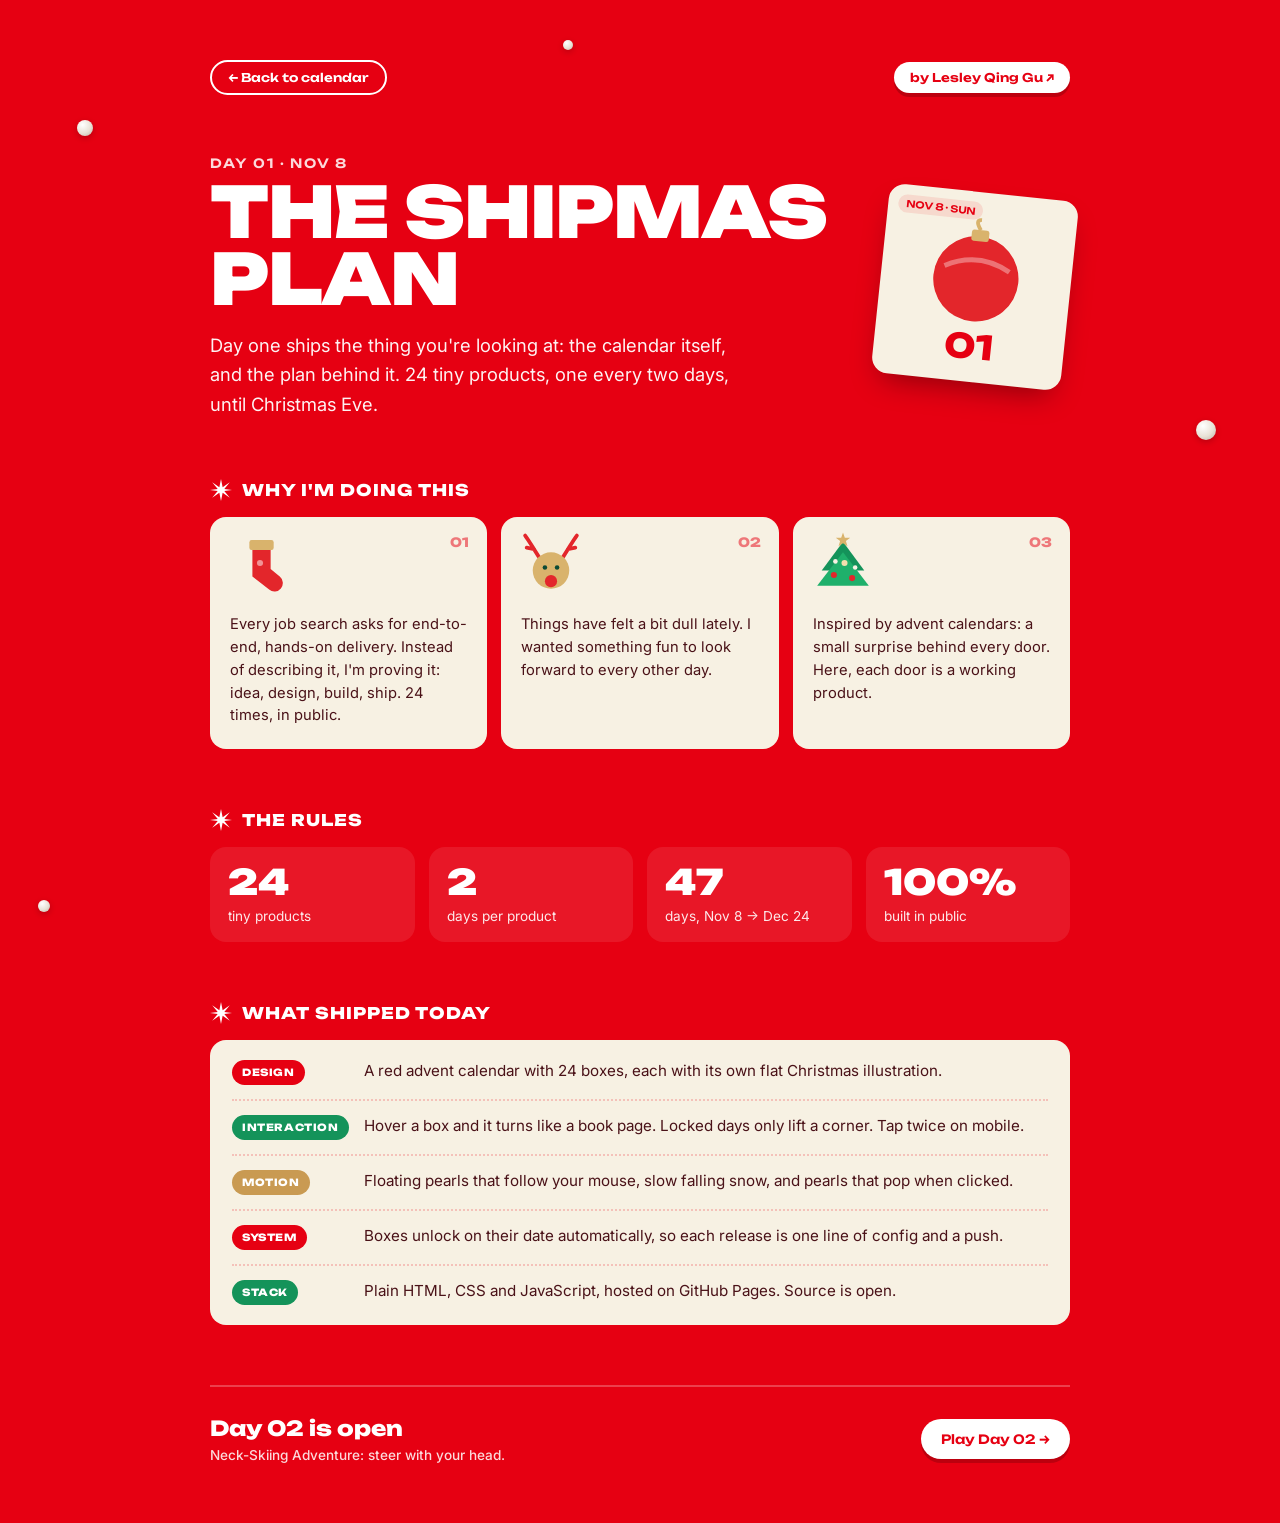
==== commit 3263b929: "Day 2: Neck-Skiing Adventure, a head-controlled pixel ski game with leaderboard Co-Authored-By: Clau" ====
--- a/days/01/index.html
+++ b/days/01/index.html
@@ -123,8 +123,8 @@
   </ul>
 
   <div class="next">
-    <p>Day 02 opens Nov 10<small>See you behind the next door.</small></p>
-    <a href="https://github.com/Lesley-Qing-Gu/ChristmasChallenge" target="_blank" rel="noopener">View source ↗</a>
+    <p>Day 02 is open<small>Neck-Skiing Adventure: steer with your head.</small></p>
+    <a href="../02/">Play Day 02 →</a>
   </div>
 </div>
 
